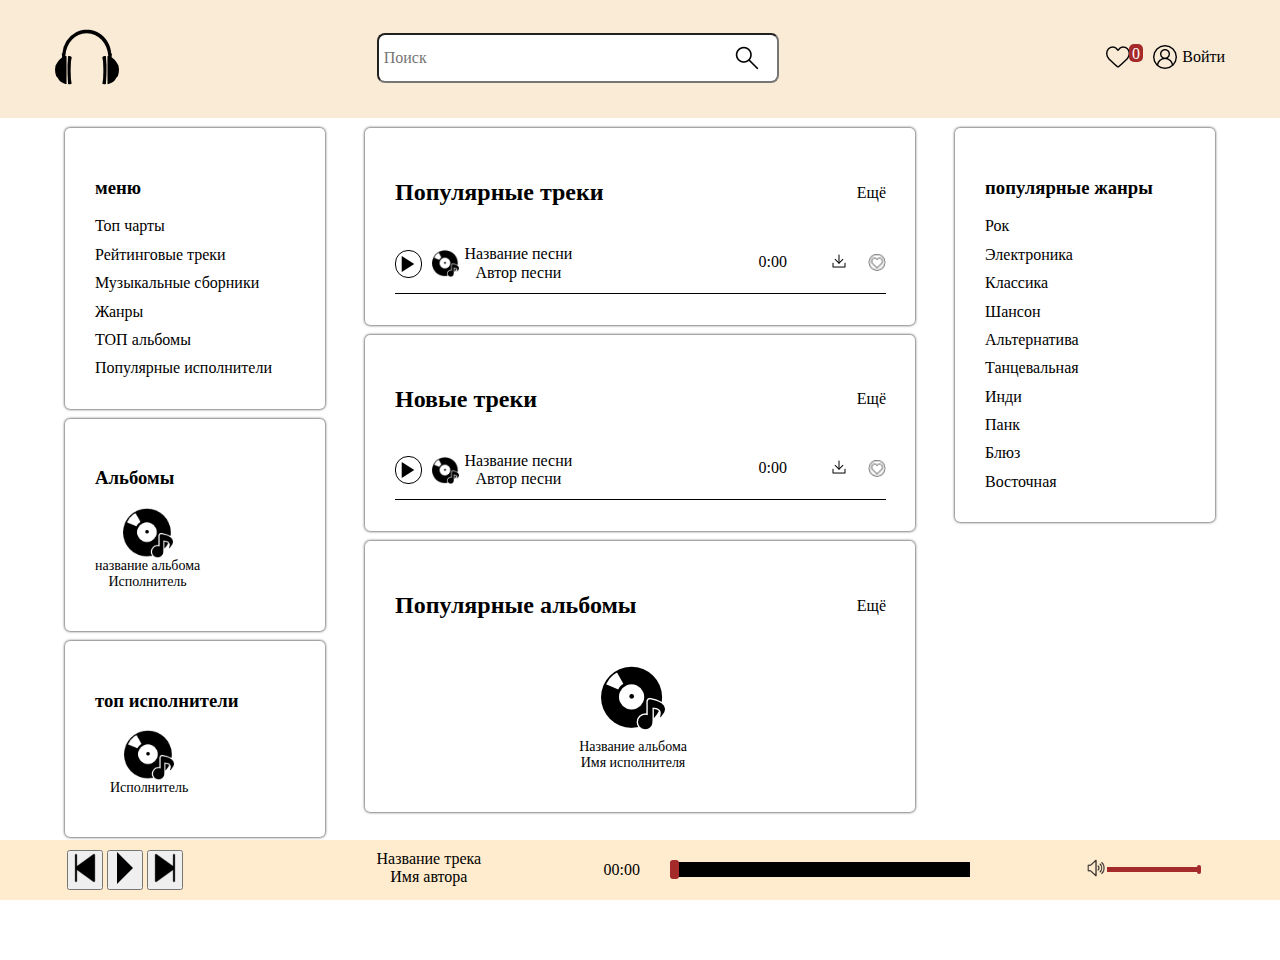
==== music site/index.html @ 111666cd "Add files via upload" ====
<!DOCTYPE html>
<html lang="ru">

<head>
    <meta charset="UTF-8">
    <meta http-equiv="X-UA-Compatible" content="IE=edge">
    <meta name="viewport" content="width=device-width, initial-scale=1.0">
    <link rel="stylesheet" href="style/normalize.css">
    <link rel="stylesheet" href="style/adaptive.css">
    <link rel="stylesheet" href="style/style.css">
    <link rel="stylesheet" href="style/fonts.css">
  
    <title>Music site</title>
</head>

<body>
    <header>
        <div class="container">
            <a class="link__logo" href="#" aria-label="home_page"><img class="logo" src="img/headphones.png" alt="лого"></a>
            <form class="search-form" method="get">
                <input type="search" id="site-search" name="srch" placeholder="Поиск" class="form-control">
                <button type="submit" class="search__bttn"></button>
            </form>
            <div class="user">            
                <div class="favourite__container"><a href="#" class="link__favourite">
                    <img class="favourite" src=img/heart.png alt="избранное">
                    <span class="favourite__value">
                    
                        <span class="value__number">0</span>
                    </span>
                </a>
                </div>
                <div class="user__container">
                    <a href="authorization.html" class="link__user__authorization">
                    <img class="user__authorization" src="img/user.png" alt="пользователь">
                   <span class="user__bttn">Войти</span> 
                    </a>
                </div>
            </div>
            </div>
    </header>
    <main class="content">
        <div class="container">
            <div class="sidebar content__left">
                <div class="sidebar__list">
                    <div class="sidebar__item">
                        <h3 class="sidebar__title">меню</h3>
                        <ul class="sidebar__nav">
                            <li><a href="music__сharts.html">Топ чарты</a></li>
                            <li><a href="popular__tracks.html">Рейтинговые треки</a></li>
                            <li><a href="music__collections.html">Музыкальные сборники</a></li>
                            <li><a href="style__music.html">Жанры</a></li>
                            <li><a href="popular__albums.html">ТОП альбомы</a></li>
                            <li><a href="popular__artists.html">Популярные исполнители</a></li>
                        </ul>
                    </div>
                    <div class="sidebar__item">
                        <h3 class="sidebar__title">Альбомы</h3>
                        <ul class="sidebar__album">
                            <li><a href="#"><span class="album__image"></span> <span class="name__album">название
                                        альбома</span><span class="executor__album">Исполнитель</span></a></li>
                           
                        </ul>
                    </div>
                    <div class="sidebar__item">
                        <h3 class="sidebar__title">топ исполнители</h3>
                        <ul class="sidebar__executor">
                            <li><a href="#"><span class="executor__image"></span> 
                                <span class="executor__album">Исполнитель</span></a></li>
                          
                        </ul>
                    </div>
                </div>
            </div>
            <div class="content__center">
                <div class="content__item tracks">
                    <div class="music__item__header">
                    <h2 class="popular music__item__title">Популярные треки</h2>
                    <a href="#" class="popular music__item__more">Ещё</a>
                    </div>
                    <ul class="popular music__list">
                        <li class="popular track__music">
                            <div class="track__play"></div>
                            <div class="track__img"></div>
                            <div class="track__info">
                                <div class="track__info__l">
                                    <div class="track__title">Название песни</div>
                                  <a class="link_author" href="#">  <div class="track__desc">Автор песни</div></a>
                                </div>
                                <div class="track__info__r">
                                    <div class="track__time">0:00</div>
                                    <a href="#"  class="track__download" download></a>
                                   <a href="#" class="link__track__favourites"><span class="track__favourites"></span></a>
                                </div>
                            </div>
                        </li>
                    </ul>
                </div>
                <div class="content__item tracks">
                    <div class="music__item__header">
                    <h2 class="new music__list__title">Новые треки</h2>
                    <a href="#" class="new music__item__more">Ещё</a>
                    </div>
                    <ul class="popular music__list">
                       
                        <li class="new track__music">
                            <div class="track__play"></div>
                            <div class="track__img"></div>
                            <div class="track__info">
                                <div class="track__info__l">
                                    <div class="track__title">Название песни</div>
                                    <a class="link_author" href="#">  <div class="track__desc">Автор песни</div></a>
                                </div>
                                <div class="track__info__r">
                                    <div class="track__time">0:00</div>
                                    <a href="#" class="track__download" download></a>
                                    <a href="#" class="link__track__favourites"> <span class="track__favourites"></span></a>
                                </div>
                            </div>
                        </li>
                    </ul>
                </div>
                <div class="content__item albums">
                    <div class="music__item__header">
                    <h2 class="music__albums__title">Популярные альбомы</h2>
                    <a href="#" class="albums music__item__more">Ещё</a>
                    </div>
                    <ul class="album__list">
                      
                       
                      
                        <li class="album__item">
                            <a href="#" class="album__link">
                                <span class="img__album"></span>
                                <span class="album__title">Название альбома</span>
                                <span class="album__executor">Имя исполнителя</span>
                            </a>
                        </li>
                        
                    </ul>
                </div>
            </div>

            <div class="sidebar content__right">
                <div class="sidebar__item">
                    <h3 class="sidebar__title">популярные жанры</h3>
                    <div class="sidebar__list">
                        <ul class="sidebar__genres">
                           
                                <li>  <a class="link__genres" href="music__style__index.html">Рок  </a></li>
                           
                                <li><a class="link__genres" href="#">
                               Электроника </a></li>
                           
                           
                                <li> <a class="link__genres" href="#"> Классика</a></li>
                           
                           
                                <li>  <a class="link__genres" href="#"> Шансон</a></li>
                           
                            
                                <li> <a class="link__genres" href="#"> Альтернатива</a></li>
                            
                          
                                <li>   <a class="link__genres" href="#"> Танцевальная</a> </li>
                            
                           
                                <li>  <a class="link__genres" href="#"> Инди</a> </li>
                           
                            
                                <li> <a class="link__genres" href="#"> Панк </a> </li>
                           
                           
                                    <li>  <a class="link__genres" href="#">Блюз</a></li>
                            
                           
                                    <li> <a class="link__genres" href="#"> Восточная</a> </li> 
                           
                        </ul>
                    </div>
                </div>

            </div>

        </div>       
    </main>
    <footer>
        

        <div class="copyright">Copyright 2022 Сулейманов Руслан - All rights reserved</div>
      
    </footer>
    <div class="media__player">
        <div class="container__media__player">
            <div class="container">
           
               <div class="player">
                   <button class="previous__music__player"><img src="img/previous-music-player.png" alt="previous"></button>
                   <button class="play__music__player"><img src="img/play-music-player.png" alt="play"></button>
                   <button class="next__music__player"><img src="img/next-music-player.png" alt="next"></button>
               </div>

               <div class="media__player__track__info">
                   <div class="track__info__title">Название трека</div>
                   <div class="track__info__artist"> Имя автора</div>

               </div>

               <div class="track__durations">
                <div class="track__time">00:00</div>
               
                <div class="durations">
                    <div class="regulator__track"></div>   
                </div>
                   
               
               <div class="volume">
                   <button type="button" class="bttn__volume" ><img src="img/icon-audio.png" alt="volume"></button>
                   
                   <div class="value__volume"></div>
                   <div class="regulator__volume"></div>
               </div>
               </div>




                
    </div>
    </div>
</div>
</body>

</html>
---- music site/style/adaptive.css ----
@media screen and (max-width:768px) {

    .link__user__authorization{
       margin-bottom: 5px;
    }

    .user{
        max-width: 96%;
       }
   


   .content__center{
    flex-basis: 448px;
   }

   
   .content__right{
       display: none;
   }


.track__durations >  .durations{
    width: 100%;
       position: absolute;
       bottom: 60px;
       left: 0px;
   }

   .track__durations > .volume{
    margin: 0px;
}

.media__player__track__info{
    display: none;
}

.container > .player{
    width: 100%;
}
  

    
}

@media screen and (max-width:425px) {
    .search-form{
        margin-bottom: 20px;
    }

    .container > .sidebar{
        width:350px;
        
    }

    .container >.content__center{
      width: 398px;
    }

    .container{
        flex-direction: column;
    }

    .sidebar__list{
        display: flex;
    flex-direction: column;
    width: 398px;
    }

    .logo{
        margin:25px 120px 0px 0px;
    }

    .container > .user{
       width: 100%;
        margin-left: 0;
        margin-bottom: 10px;
    }

    .sidebar__list> .sidebar__item{
        margin: 0px 0px 10px;
    }

    .track__durations > .volume , .track__time{
        display: none;
        
    }

    .player{
        display: flex;
        justify-content: center;
    }
  



}

@media screen and (max-width:375px) {
    .sidebar__list{
        width: 346px;
    }

   .content > .container > .content__center {
        width: 347px;
        }

   
}  


@media screen  and (max-width:320px) {
    .sidebar__list{
        width: 290px;
    }

   .content > .container >.content__center {
        width: 290px;
    }

    .container > .sidebar {
        width: 290px;
    }

    .content__item{
        padding: 31px 9px 15px 9px;
    }


    .track__title{
        width: 82px;
    overflow: hidden;
    white-space: nowrap;
    text-overflow: ellipsis;
    }

    .track__desc{
        width: 82px;
    overflow: hidden;
    white-space: nowrap;
    text-overflow: ellipsis;
    }

    .track__info__r {
        display: flex;
        flex-wrap: wrap;
        justify-content: end;
        align-items: baseline;
    }



}
---- music site/style/style.css ----
*{
    box-sizing: border-box;
    padding: 0px;
    font-family: 'CaviarDreams';
}


a:hover{
    color: brown;
}

a:active{
    color: brown;
}

a{
    text-decoration: none;
    color:black
    

}

ul,li {
    list-style-type: none;
}

header {
    
    background-color:antiquewhite;

    
}

.logo{
    margin: 25px 120px 25px 0px;
}

img {
    max-width: 100%;
}



.container{
    display: flex;
    justify-content: space-between;
    width: 100%;
    max-width: 1200px;
    margin: 0 auto;
    padding: 0 15px;
}


.search-form{
    position: relative;
    width: 100%;
    max-width: 413px;
    height: 50px;
    padding: 0px 0px 0px 5px;
    margin-top: 33px;
}


.form-control{
position: relative;
width: 100%;
max-width: 402px;
height: 50px;
padding: 0px 50px 0px 5px;
border-radius: 8px;
}


input::-webkit-search-decoration,
input::-webkit-search-cancel-button,
input::-webkit-search-results-button,
input::-webkit-search-results-decoration { display: none; }


.search__bttn{
    position: absolute;
    width: 25px;
    background:url(..//img/loupe-search.png) center left no-repeat;
    border: 0px;
    bottom: 0;
    top:0;
    right: 25px;
}

.user__bttn{
width: 44px;
display: inline-block;
vertical-align: top;
padding-top: 3px;
}

.user{
display: flex;
justify-content: flex-end;
width: 25%;
text-align: end;
align-items: center;
margin-left: 15px;
}

.user__container{
    display: flex;
    justify-content: center;
}

.link__user__authorization{
    width: 100%;
}



.favourite__container{
    width: 55%;
    margin-right: 10px;
}



.favourite__value {
color: white;
background-color: brown;
padding: 1px 3px 0px 3px;
margin-left: -5px;
vertical-align: top;
border-radius: 5px;

}

.content{
    margin-top: 10px;
}

.sidebar__item{
    padding: 30px 29px 15px 30px;
    box-shadow: 0px 0px 3px;
    border-radius: 5px;
    margin: 0px 10px 10px ;
}


.sidebar__item > ul > li{
    margin-bottom: 10px;
    
    
}


.sidebar{
    width: 280px;
}

.album__image{
    display: block;
    width: 100%;
    height: 50px;
    background:url(..//img/music-album.png) no-repeat ;
    background-position: center;
    background-size: contain;
}


.executor__image{
    display: block;
    width: 100%;
    height: 50px;
    background:url(..//img/music-album.png) no-repeat ;
    background-position: center;
    background-size: contain;
}

.sidebar__album{
    display: flex;
    flex-wrap: wrap;
}

.sidebar__album > li {
    padding: 0px 10px 0px 0px;
}

.name__album{
    display: block;
    font-size: 14px;
}

.executor__album{
    display: block;
    text-align: center;
    font-size: 14px;
}

.sidebar__executor{
    display: flex;
    flex-wrap: wrap;
}

.sidebar__executor > li{
    padding: 0px 22px 0px 15px;
}


.track__play{
    width: 31px;
    height: 28px;
    background: url(..//img/icon-play.png) no-repeat center;
    background-position: center;
    background-size: auto;
    border: 1px solid;
    border-radius: 13px;
    
}

.track__play:active{
background:url(..//img/stop-music-player.png);
background-position: center;
}


.track__info{
    display: flex;
    width: 100%;
    justify-content: space-between;
    text-align: center;
    align-items: center;
}



.track__download{
    display:inline-block;
    background: url(..//img/download.png) no-repeat center;
    width: 16px;
    height: 16px;
    background-position: center;
    background-size: contain;
    margin-left: 14px;
}



.track__favourites{
    display: inline-block;
    background:url(..//img/love-track.png) no-repeat center;
    width: 19px;
    height: 18px;
    background-position: center;
    background-size: contain;
    margin-left: 20px;
}


.track__favourites:active{
    background:url(..//img/heart-active.png);
    background-position: center;
    background-size: contain;
}







.track__music{
    display: flex;
    align-items: center;
    border-bottom: 1px solid;
    padding-bottom: 8px;
}
.track__img{
    background: url(../img/music-album.png) no-repeat center;
    background-position: center;
    background-size: contain;
    margin: 5px 5px 5px 5px;
    width: 32px;
    height: 32px;
    margin-left: 10px;
}

.content__center{
    width: 550px;
    
}


.track__info__l{
    overflow: hidden;
    white-space: nowrap;
    text-overflow: ellipsis;
}

.track__info__r{
    width: 44%;
display:flex;
justify-content: end;
overflow: hidden;
    white-space: nowrap;
    text-overflow: ellipsis;

}


.content__item{
    padding: 31px 29px 15px 30px;
    box-shadow: 0px 0px 3px;
    border-radius: 5px;
    margin-bottom: 10px;    
}

.img__album{
    display: inline-block;
    background: url(../img/music-album.png) no-repeat center;
    background-position: center;
    margin: 5px 5px 5px 5px;
    width: 65px;
    height: 64px;
    margin-left: 6px;
}

.album__title, .album__executor{
display: block;
}

.album__list{
    display: flex;
    flex-wrap: wrap;
    justify-content: center;
}

.album__item{
    text-align: center;
    margin: 5px 15px 10px 0px;
}

.album__link{
    font-size: 14px;
}

.sidebar__genres >li{
    margin-bottom: 10px;
}

.sidebar__genres > a >li{
    margin-bottom: 10px;
}

.music__info__description{
    margin-bottom: 30px;
}

.play__music{
    width: 105px;
    display: flex;
    padding: 4px;
    justify-content: center;
    margin-bottom: 50px;
}

.music__item__header{
 display: flex;
 justify-content: space-between;
 align-items: center;
}

.pagination__list{
    display: flex;
    justify-content: center;
    margin-top: 50px;
}



.pagination__item{
    padding: 0px 5px;
}

.play__icon{
    margin-right: 5px;
}

.music__info__image{
    background: url(..//img/music-album.png) no-repeat center;
    margin-bottom: 20px;
    height: 62px;
    background-size: contain;
    background-position: center;
    width: 20%;
}


.title__atutorization{
    text-align: center;
}


    .login__form {
        display: block;
        width: 100%;
        padding: 0 5px;
        margin-bottom: 15px;
        height: 40px;
        font-size: 18px;
    }


.password__form{
    display: block;
    width: 100%;
    padding: 0 5px;
    margin-bottom: 15px;
    height: 40px;
    font-size: 18px;
}

.bttn__form{
    display: block;
    width: 100%;
    padding: 0 5px;
    margin-bottom: 15px;
    height: 40px;
    background:antiquewhite;
    border: 1px solid rgb(255, 232, 202);
    font-size: 18px;
}

footer{
    background-color:antiquewhite;
    text-align: center;
    margin-top: 10px;
    margin-bottom: 60px;
}

.copyright{
    padding: 20px 0px 5px 0px;
}


.media__player{
    position: fixed;
    bottom: 0;
    left: 0;
    right: 0;
    z-index: 1;
}

.container__media__player{
    height: 60px;
    border: 0px;
    background-color: blanchedalmond;
}


.interface{
    display: flex;
    width: 100%;
    height: 60px;
    align-items: center;
}


.previous__cntrls__player{
    border-radius: 20px;
}

.previous__icon{
    width: 80%;
    padding: 3px;
}

.play__icon{
    width: 80%;
    padding: 3px 0px 0px 10px;
}

.next__icon{
    width: 80%;
    padding: 3px;
}

.previous__cntrls__player{
    border-radius: 20px;
}


.play__cntrls__player{
    border-radius: 20px;
}

.next__cntrls__player{
    border-radius: 20px;
}

.track__duration{
    width: 50%;
    height: 11px;
    border: 0px;
    background: burlywood;
    margin-left: 100px;
}


.audio-track {
    width: 150px;
    height: 3px;
    background-color: #dddddd;
    margin: 20px 0px;
}
 
.time {
    width: 0px;
    height: 3px;
    background-color: #474747
}


.player{
    width: 16%;
}

.container__media__player{
    display: flex;
    align-items: center;
    width: 100%;
}

.media__player__track__info{
    text-align: center;
    width: 15%;
}

.track__durations{
    display: flex;
    align-items: center;
}


.durations{
    width: 300px;
    background-color: black;
    height: 15px;
   
}

.volume{
    display:
    flex;
    align-items: center;
    width: 140px;
    margin-left: 115px;
}

.value__volume{
    width: 90px;
    height: 5px;
    background: brown;
}

.bttn__volume{
    width: 16%;
    background: none;
    border: 0;

}

.regulator__track{
    width: 9px;
    height: 19px;
    background: brown;
    position: relative;
    bottom: 2px;
    border-radius: 3px;
}

.regulator__volume{
    width: 4px;
    height: 9px;
    background: brown;
    border-radius: 3px;
}

.track__time{
    margin-right: 30px;
}

.player{
    margin-left: 12px;
}
---- music site/style/fonts.css ----
@font-face{
    font-family: 'CaviarDreams';
    src: url("../fonts/CaviarDreams.ttf") format("True Type");
    font-weight: 400;
}
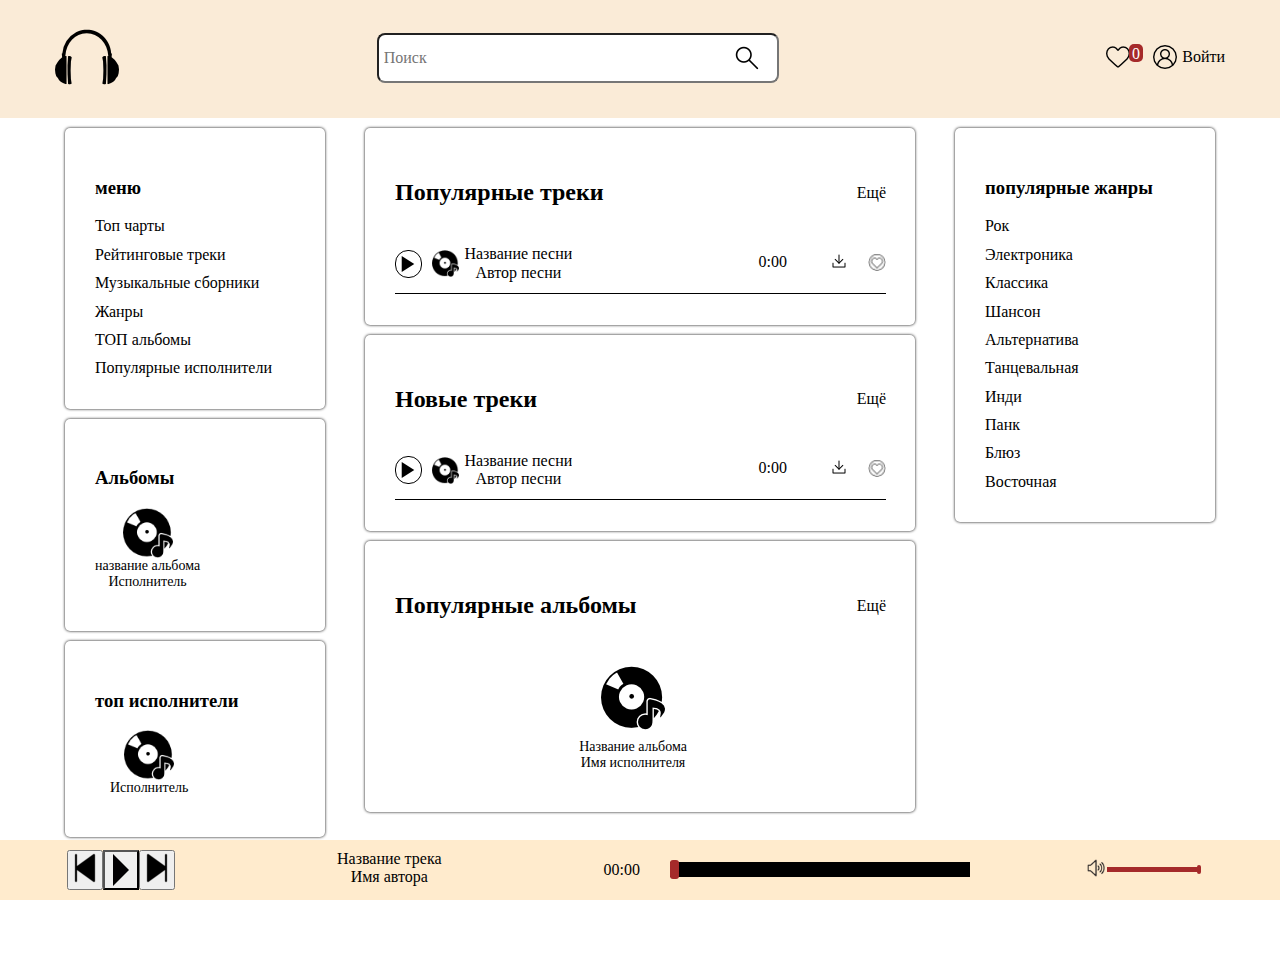
==== commit 48f211c2: "Add files via upload" ====
--- a/music site/index.html
+++ b/music site/index.html
@@ -76,7 +76,7 @@
                 <div class="content__item tracks">
                     <div class="music__item__header">
                     <h2 class="popular music__item__title">Популярные треки</h2>
-                    <a href="#" class="popular music__item__more">Ещё</a>
+                    <a href="popular__tracks.html" class="popular music__item__more">Ещё</a>
                     </div>
                     <ul class="popular music__list">
                         <li class="popular track__music">
@@ -99,7 +99,7 @@
                 <div class="content__item tracks">
                     <div class="music__item__header">
                     <h2 class="new music__list__title">Новые треки</h2>
-                    <a href="#" class="new music__item__more">Ещё</a>
+                    <a href="new__tracks.html" class="new music__item__more">Ещё</a>
                     </div>
                     <ul class="popular music__list">
                        
@@ -123,7 +123,7 @@
                 <div class="content__item albums">
                     <div class="music__item__header">
                     <h2 class="music__albums__title">Популярные альбомы</h2>
-                    <a href="#" class="albums music__item__more">Ещё</a>
+                    <a href="popular__albums.html" class="albums music__item__more">Ещё</a>
                     </div>
                     <ul class="album__list">
                       
@@ -196,7 +196,7 @@
            
                <div class="player">
                    <button class="previous__music__player"><img src="img/previous-music-player.png" alt="previous"></button>
-                   <button class="play__music__player"><img src="img/play-music-player.png" alt="play"></button>
+                   <button class="play__music__player"></button>
                    <button class="next__music__player"><img src="img/next-music-player.png" alt="next"></button>
                </div>
 
--- a/music site/style/style.css
+++ b/music site/style/style.css
@@ -220,6 +220,37 @@
 }
 
 
+.play__music__player{
+   
+    width: 36px;
+    height: 40px;
+    background: url(..//img/play-music-player.png) no-repeat center;
+    background-position: center;
+    background-color:#efefef;
+}
+
+
+
+.play__music__player:active{
+    background: url(..//img/pause-music-player.png) no-repeat center;
+    background-position: center;
+    background-color:#efefef;
+}
+
+
+
+
+
+
+
+
+
+
+
+
+
+
+
 .track__info{
     display: flex;
     width: 100%;
@@ -258,9 +289,6 @@
     background-position: center;
     background-size: contain;
 }
-
-
-
 
 
 
@@ -517,9 +545,7 @@
 }
 
 
-.player{
-    width: 16%;
-}
+
 
 .container__media__player{
     display: flex;
@@ -587,5 +613,6 @@
 }
 
 .player{
+    display: flex;
     margin-left: 12px;
 }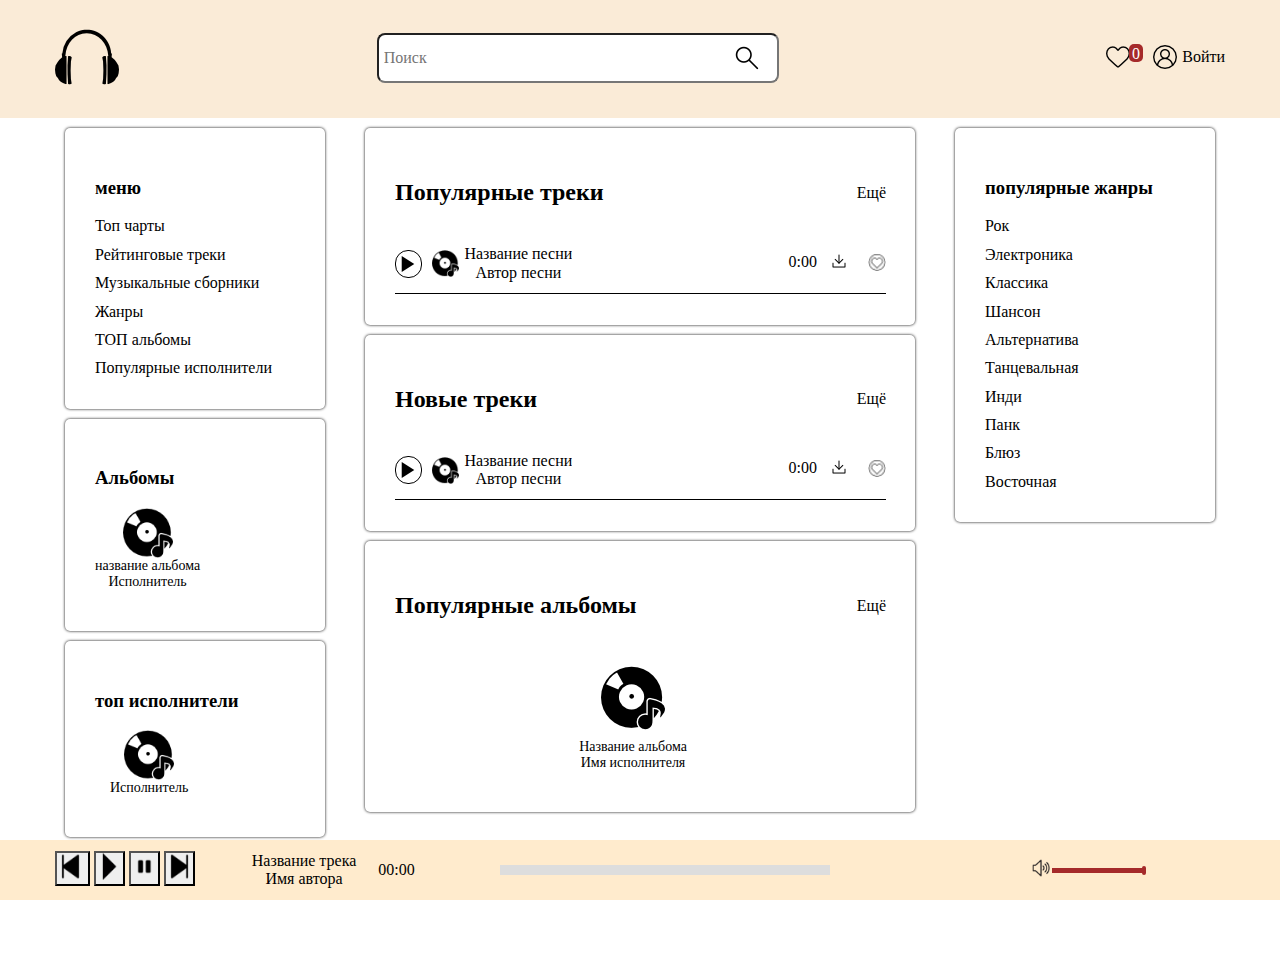
==== commit 56ca75ee: "Add files via upload" ====
--- a/music site/index.html
+++ b/music site/index.html
@@ -193,34 +193,32 @@
     <div class="media__player">
         <div class="container__media__player">
             <div class="container">
-           
-               <div class="player">
-                   <button class="previous__music__player"><img src="img/previous-music-player.png" alt="previous"></button>
-                   <button class="play__music__player"></button>
-                   <button class="next__music__player"><img src="img/next-music-player.png" alt="next"></button>
-               </div>
-
-               <div class="media__player__track__info">
-                   <div class="track__info__title">Название трека</div>
-                   <div class="track__info__artist"> Имя автора</div>
-
-               </div>
-
-               <div class="track__durations">
+                <audio id="audio" src="audio/treck1.mp3" ></audio>
+                <div class="interface">
+                <div id="controls">
+                    <button class="prev"></button>
+                    <button class="play"></button>
+                    <button class="pause"></button>
+                    <button class="next"></button>
+                </div>
+                <div class="media__player__track__info">
+                    <div class="track__info__title">Название трека</div>
+                    <div class="track__info__artist"> Имя автора</div>
+                </div>
+                <div class="track__durations">
                 <div class="track__time">00:00</div>
-               
-                <div class="durations">
-                    <div class="regulator__track"></div>   
-                </div>
-                   
-               
-               <div class="volume">
-                   <button type="button" class="bttn__volume" ><img src="img/icon-audio.png" alt="volume"></button>
-                   
-                   <div class="value__volume"></div>
-                   <div class="regulator__volume"></div>
-               </div>
-               </div>
+                <div class="audio-track"><div class="time"></div></div>
+                <div class="volume">
+                    <button type="button" class="bttn__volume" ><img src="img/icon-audio.png" alt="volume"></button>
+                    
+                    <div class="value__volume"></div>
+                    <div class="regulator__volume"></div>
+                </div>
+                </div>
+                </div>
+                
+
+
 
 
 
@@ -229,6 +227,7 @@
     </div>
     </div>
 </div>
+<script src="js/media__player.js"></script>
 </body>
 
 </html>--- a/music site/style/adaptive.css
+++ b/music site/style/adaptive.css
@@ -1,8 +1,14 @@
+@media screen and (max-width:1024px) {
+.interface >.track__durations{
+    width: 60%;
+}
+}
+
 @media screen and (max-width:768px) {
 
-    .link__user__authorization{
-       -margin-bottom: 5px;
+    .link__user__authorization{
+       
+margin-bottom: 5px;
     }
 
     .user{
@@ -45,6 +51,20 @@
 }
 
 @media screen and (max-width:425px) {
+
+.interface>  #controls{
+    display: flex;
+    justify-content: end;
+    width: 140%;
+ }
+   .track__durations > .audio-track{
+        position: absolute;
+        width: 100%;
+        margin: 0px;
+        bottom: 60px;
+        left: 0px;
+    }
+
     .search-form{
         margin-bottom: 20px;
     }
--- a/music site/style/style.css
+++ b/music site/style/style.css
@@ -220,36 +220,6 @@
 }
 
 
-.play__music__player{
-   
-    width: 36px;
-    height: 40px;
-    background: url(..//img/play-music-player.png) no-repeat center;
-    background-position: center;
-    background-color:#efefef;
-}
-
-
-
-.play__music__player:active{
-    background: url(..//img/pause-music-player.png) no-repeat center;
-    background-position: center;
-    background-color:#efefef;
-}
-
-
-
-
-
-
-
-
-
-
-
-
-
-
 
 .track__info{
     display: flex;
@@ -475,11 +445,7 @@
     z-index: 1;
 }
 
-.container__media__player{
-    height: 60px;
-    border: 0px;
-    background-color: blanchedalmond;
-}
+
 
 
 .interface{
@@ -487,6 +453,7 @@
     width: 100%;
     height: 60px;
     align-items: center;
+    justify-content: center;
 }
 
 
@@ -522,21 +489,15 @@
     border-radius: 20px;
 }
 
-.track__duration{
-    width: 50%;
-    height: 11px;
-    border: 0px;
-    background: burlywood;
-    margin-left: 100px;
-}
-
-
-.audio-track {
-    width: 150px;
-    height: 3px;
-    background-color: #dddddd;
-    margin: 20px 0px;
-}
+
+#controls{
+    width: 23%;
+}
+
+
+
+
+
  
 .time {
     width: 0px;
@@ -551,68 +512,101 @@
     display: flex;
     align-items: center;
     width: 100%;
+    height: 60px;
+    background-color: blanchedalmond;
+}
+
+
+.track__durations{
+    display: flex;
+    align-items: center;
+    margin-left: 20px;
+    width: 100%;
+}
+
+.player {
+    margin-left: 12px;
 }
 
 .media__player__track__info{
+    margin-left: 0px;
     text-align: center;
-    width: 15%;
-}
-
-.track__durations{
-    display: flex;
-    align-items: center;
-}
-
-
-.durations{
-    width: 300px;
-    background-color: black;
-    height: 15px;
-   
-}
-
-.volume{
-    display:
-    flex;
-    align-items: center;
-    width: 140px;
-    margin-left: 115px;
-}
-
-.value__volume{
+    width: 150px;
+}
+
+
+
+.audio-track {
+    width: 330px;
+    height: 10px;
+    background-color: #dddddd;
+    margin: 20px 85px;
+}
+
+
+ 
+.time {
+    width: 0;
+    height: 9px;
+    background-color: #474747
+}
+
+
+.prev{
+    width: 35px;
+    height: 35px;
+    background-image: url(..//img/previous-music-player.png) ;
+    background-repeat: no-repeat;
+    background-size: 27px;
+}
+
+.play{
+    width: 31px;
+    height: 35px;
+    background-image: url(..//img/play-music-player.png);
+    background-repeat: no-repeat;
+    background-size: 27px;
+}
+
+.pause{
+    width: 31px;
+    height: 35px;
+    background-image: url(..//img/pause-music-player.png);
+    background-repeat: no-repeat;
+    background-size: 27px;
+}
+
+.next{
+    width: 31px;
+    height: 35px;
+    background-image: url(..//img/next-music-player.png);
+    background-repeat: no-repeat;
+    background-size: 27px;
+}
+
+.bttn__volume {
+    width: 16%;
+    background: none;
+    border: 0;
+}
+
+.value__volume {
     width: 90px;
     height: 5px;
     background: brown;
 }
 
-.bttn__volume{
-    width: 16%;
-    background: none;
-    border: 0;
-
-}
-
-.regulator__track{
-    width: 9px;
-    height: 19px;
-    background: brown;
-    position: relative;
-    bottom: 2px;
-    border-radius: 3px;
-}
-
-.regulator__volume{
+.regulator__volume {
     width: 4px;
     height: 9px;
     background: brown;
     border-radius: 3px;
 }
 
-.track__time{
-    margin-right: 30px;
-}
-
-.player{
-    display: flex;
-    margin-left: 12px;
+
+.volume {
+display: flex;
+align-items: center;
+width: 140px;
+margin-left: 115px;
 }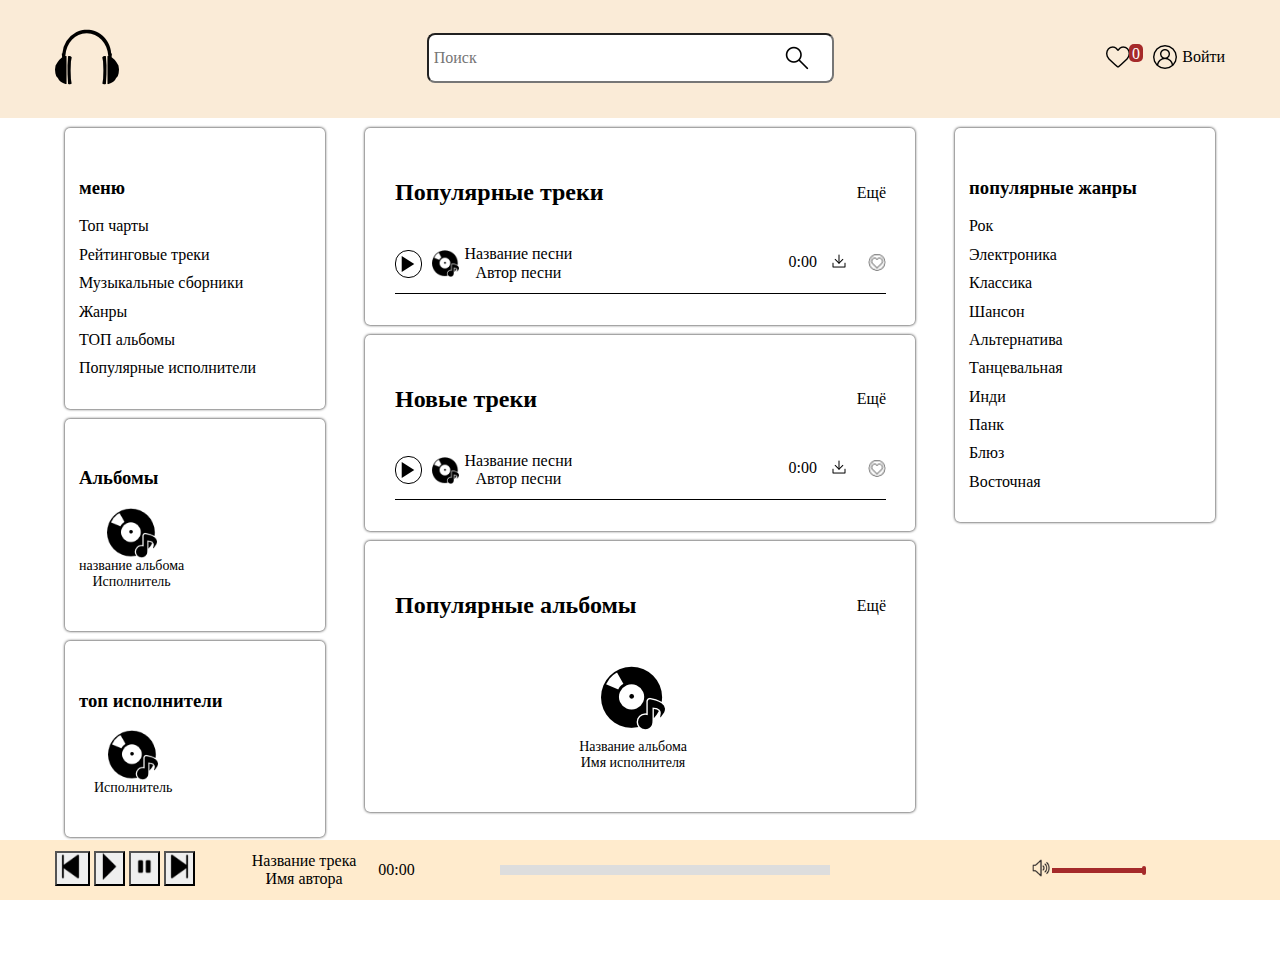
==== commit 3de60e63: "Add files via upload" ====
--- a/music site/index.html
+++ b/music site/index.html
@@ -23,7 +23,7 @@
             </form>
             <div class="user">            
                 <div class="favourite__container"><a href="#" class="link__favourite">
-                    <img class="favourite" src=img/heart.png alt="избранное">
+               <img class="favourite" src=img/heart.png alt="избранное">
                     <span class="favourite__value">
                     
                         <span class="value__number">0</span>
--- a/music site/style/adaptive.css
+++ b/music site/style/adaptive.css
@@ -11,8 +11,9 @@
 margin-bottom: 5px;
     }
 
-    .user{
-        max-width: 96%;
+    .container > .user{
+
+       width: 36%;
        }
    
 
@@ -44,6 +45,11 @@
 
 .container > .player{
     width: 100%;
+}
+
+
+.container > .search-form{
+    left: 0;
 }
   
 
--- a/music site/style/style.css
+++ b/music site/style/style.css
@@ -51,24 +51,18 @@
 }
 
 
-.search-form{
-    position: relative;
-    width: 100%;
-    max-width: 413px;
-    height: 50px;
-    padding: 0px 0px 0px 5px;
-    margin-top: 33px;
-}
-
-
-.form-control{
-position: relative;
-width: 100%;
-max-width: 402px;
-height: 50px;
-padding: 0px 50px 0px 5px;
-border-radius: 8px;
-}
+.search-form{
+    position: relative;
+    width: 100%;
+    max-width: 413px;
+    height: 50px;
+    padding: 0px 0px 0px 5px;
+    margin-top: 33px;
+    left: 50px;
+}
+
+
+.form-control{position: relative;width: 100%;max-width: 407px;height: 50px;padding: 0px 50px 0px 5px;border-radius: 8px;}
 
 
 input::-webkit-search-decoration,
@@ -94,14 +88,7 @@
 padding-top: 3px;
 }
 
-.user{
-display: flex;
-justify-content: flex-end;
-width: 25%;
-text-align: end;
-align-items: center;
-margin-left: 15px;
-}
+.user{display: flex;justify-content: flex-end;width: 25%;text-align: end;align-items: center;margin-left: 15px;}
 
 .user__container{
     display: flex;
@@ -114,9 +101,9 @@
 
 
 
-.favourite__container{
-    width: 55%;
-    margin-right: 10px;
+.favourite__container{
+    width: 30%;
+    margin-right: 10px;
 }
 
 
@@ -135,11 +122,11 @@
     margin-top: 10px;
 }
 
-.sidebar__item{
-    padding: 30px 29px 15px 30px;
-    box-shadow: 0px 0px 3px;
-    border-radius: 5px;
-    margin: 0px 10px 10px ;
+.sidebar__item{
+    padding: 30px 15px 15px 14px;
+    box-shadow: 0px 0px 3px;
+    border-radius: 5px;
+    margin: 0px 10px 10px;
 }
 
 
@@ -150,8 +137,8 @@
 }
 
 
-.sidebar{
-    width: 280px;
+.sidebar{
+    width: 280px;
 }
 
 .album__image{
@@ -178,8 +165,8 @@
     flex-wrap: wrap;
 }
 
-.sidebar__album > li {
-    padding: 0px 10px 0px 0px;
+.sidebar__album > li {
+    padding: 0px 10px 0px 0px;
 }
 
 .name__album{
@@ -193,13 +180,13 @@
     font-size: 14px;
 }
 
-.sidebar__executor{
-    display: flex;
-    flex-wrap: wrap;
-}
-
-.sidebar__executor > li{
-    padding: 0px 22px 0px 15px;
+.sidebar__executor{
+    display: flex;
+    flex-wrap: wrap;
+}
+
+.sidebar__executor > li{
+    padding: 0px 22px 0px 15px;
 }
 
 
@@ -329,9 +316,9 @@
     justify-content: center;
 }
 
-.album__item{
-    text-align: center;
-    margin: 5px 15px 10px 0px;
+.album__item{
+    text-align: center;
+    margin: 5px 15px 10px 0px;
 }
 
 .album__link{
@@ -389,9 +376,25 @@
     width: 20%;
 }
 
-
-.title__atutorization{
+.link__authorization{
+ text-align: end;
+ display: block;
+}
+
+
+.title__authorization{
+    
     text-align: center;
+    
+}
+
+.title__registration{
+    text-align: center;
+}
+
+.link__registration{
+    text-align: end;
+    display: block;
 }
 
 
@@ -490,8 +493,8 @@
 }
 
 
-#controls{
-    width: 23%;
+#controls{
+    width: 23%;
 }
 
 
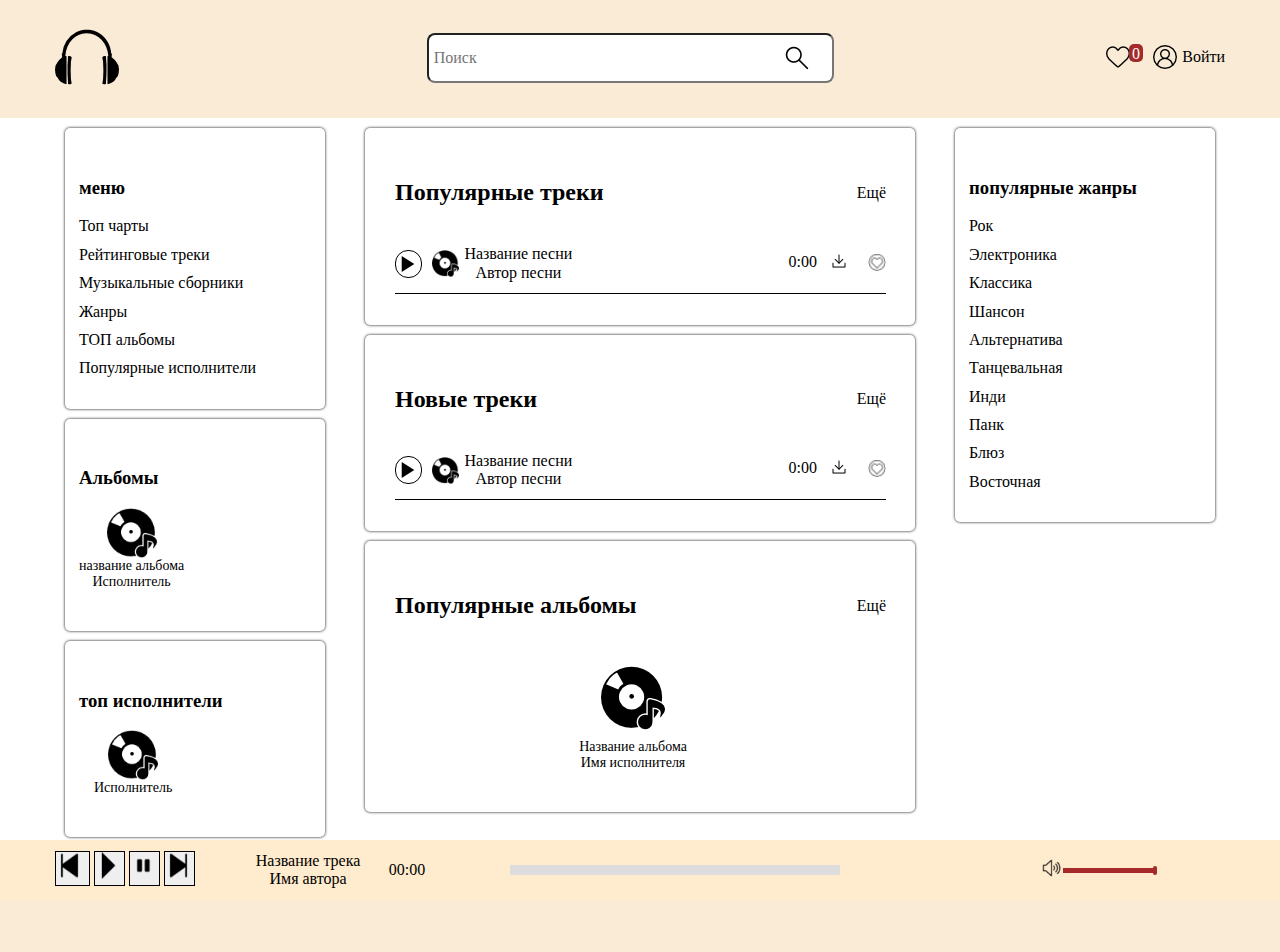
==== commit d41657f0: "Add files via upload" ====
--- a/music site/index.html
+++ b/music site/index.html
@@ -7,8 +7,9 @@
     <meta name="viewport" content="width=device-width, initial-scale=1.0">
     <link rel="stylesheet" href="style/normalize.css">
     <link rel="stylesheet" href="style/adaptive.css">
+    <link rel="stylesheet" href="style/fonts.css">
     <link rel="stylesheet" href="style/style.css">
-    <link rel="stylesheet" href="style/fonts.css">
+ 
   
     <title>Music site</title>
 </head>
--- a/music site/style/fonts.css
+++ b/music site/style/fonts.css
@@ -1,5 +1,7 @@
 @font-face{
     font-family: 'CaviarDreams';
-    src: url("../fonts/CaviarDreams.ttf") format("True Type");
-    font-weight: 400;
-}+    src: url('../fonts/CaviarDreams.ttf') format('True Type');
+    font-weight: 300;
+   
+}
+
--- a/music site/style/style.css
+++ b/music site/style/style.css
@@ -2,6 +2,7 @@
     box-sizing: border-box;
     padding: 0px;
     font-family: 'CaviarDreams';
+  
 }
 
 
@@ -15,13 +16,15 @@
 
 a{
     text-decoration: none;
-    color:black
-    
+    color:black;
+   
+
 
 }
 
 ul,li {
     list-style-type: none;
+   
 }
 
 header {
@@ -51,14 +54,14 @@
 }
 
 
-.search-form{
-    position: relative;
-    width: 100%;
-    max-width: 413px;
-    height: 50px;
-    padding: 0px 0px 0px 5px;
-    margin-top: 33px;
-    left: 50px;
+.search-form{
+    position: relative;
+    width: 100%;
+    max-width: 413px;
+    height: 50px;
+    padding: 0px 0px 0px 5px;
+    margin-top: 33px;
+    left: 50px;
 }
 
 
@@ -88,7 +91,13 @@
 padding-top: 3px;
 }
 
-.user{display: flex;justify-content: flex-end;width: 25%;text-align: end;align-items: center;margin-left: 15px;}
+.user{
+display: flex;
+justify-content: flex-end;
+width: 25%;text-align: end;
+align-items: center;
+margin-left: 15px;
+}
 
 .user__container{
     display: flex;
@@ -101,9 +110,9 @@
 
 
 
-.favourite__container{
-    width: 30%;
-    margin-right: 10px;
+.favourite__container{
+    width: 30%;
+    margin-right: 10px;
 }
 
 
@@ -122,11 +131,11 @@
     margin-top: 10px;
 }
 
-.sidebar__item{
-    padding: 30px 15px 15px 14px;
-    box-shadow: 0px 0px 3px;
-    border-radius: 5px;
-    margin: 0px 10px 10px;
+.sidebar__item{
+    padding: 30px 15px 15px 14px;
+    box-shadow: 0px 0px 3px;
+    border-radius: 5px;
+    margin: 0px 10px 10px;
 }
 
 
@@ -137,8 +146,8 @@
 }
 
 
-.sidebar{
-    width: 280px;
+.sidebar{
+    width: 280px;
 }
 
 .album__image{
@@ -165,8 +174,8 @@
     flex-wrap: wrap;
 }
 
-.sidebar__album > li {
-    padding: 0px 10px 0px 0px;
+.sidebar__album > li {
+    padding: 0px 10px 0px 0px;
 }
 
 .name__album{
@@ -180,13 +189,13 @@
     font-size: 14px;
 }
 
-.sidebar__executor{
-    display: flex;
-    flex-wrap: wrap;
-}
-
-.sidebar__executor > li{
-    padding: 0px 22px 0px 15px;
+.sidebar__executor{
+    display: flex;
+    flex-wrap: wrap;
+}
+
+.sidebar__executor > li{
+    padding: 0px 22px 0px 15px;
 }
 
 
@@ -308,6 +317,7 @@
 
 .album__title, .album__executor{
 display: block;
+
 }
 
 .album__list{
@@ -316,9 +326,9 @@
     justify-content: center;
 }
 
-.album__item{
-    text-align: center;
-    margin: 5px 15px 10px 0px;
+.album__item{
+    text-align: center;
+    margin: 5px 15px 10px 0px;
 }
 
 .album__link{
@@ -431,8 +441,7 @@
 footer{
     background-color:antiquewhite;
     text-align: center;
-    margin-top: 10px;
-    margin-bottom: 60px;
+    height: 105px;
 }
 
 .copyright{
@@ -443,7 +452,7 @@
 .media__player{
     position: fixed;
     bottom: 0;
-    left: 0;
+    left: 0px;
     right: 0;
     z-index: 1;
 }
@@ -512,10 +521,7 @@
 
 
 .container__media__player{
-    display: flex;
-    align-items: center;
-    width: 100%;
-    height: 60px;
+   
     background-color: blanchedalmond;
 }
 
@@ -534,7 +540,7 @@
 .media__player__track__info{
     margin-left: 0px;
     text-align: center;
-    width: 150px;
+    width: 170px;
 }
 
 
@@ -561,6 +567,7 @@
     background-image: url(..//img/previous-music-player.png) ;
     background-repeat: no-repeat;
     background-size: 27px;
+    border: 1px solid;
 }
 
 .play{
@@ -569,6 +576,7 @@
     background-image: url(..//img/play-music-player.png);
     background-repeat: no-repeat;
     background-size: 27px;
+    border: 1px solid;
 }
 
 .pause{
@@ -577,6 +585,7 @@
     background-image: url(..//img/pause-music-player.png);
     background-repeat: no-repeat;
     background-size: 27px;
+    border: 1px solid;
 }
 
 .next{
@@ -585,6 +594,7 @@
     background-image: url(..//img/next-music-player.png);
     background-repeat: no-repeat;
     background-size: 27px;
+    border: 1px solid; 
 }
 
 .bttn__volume {
